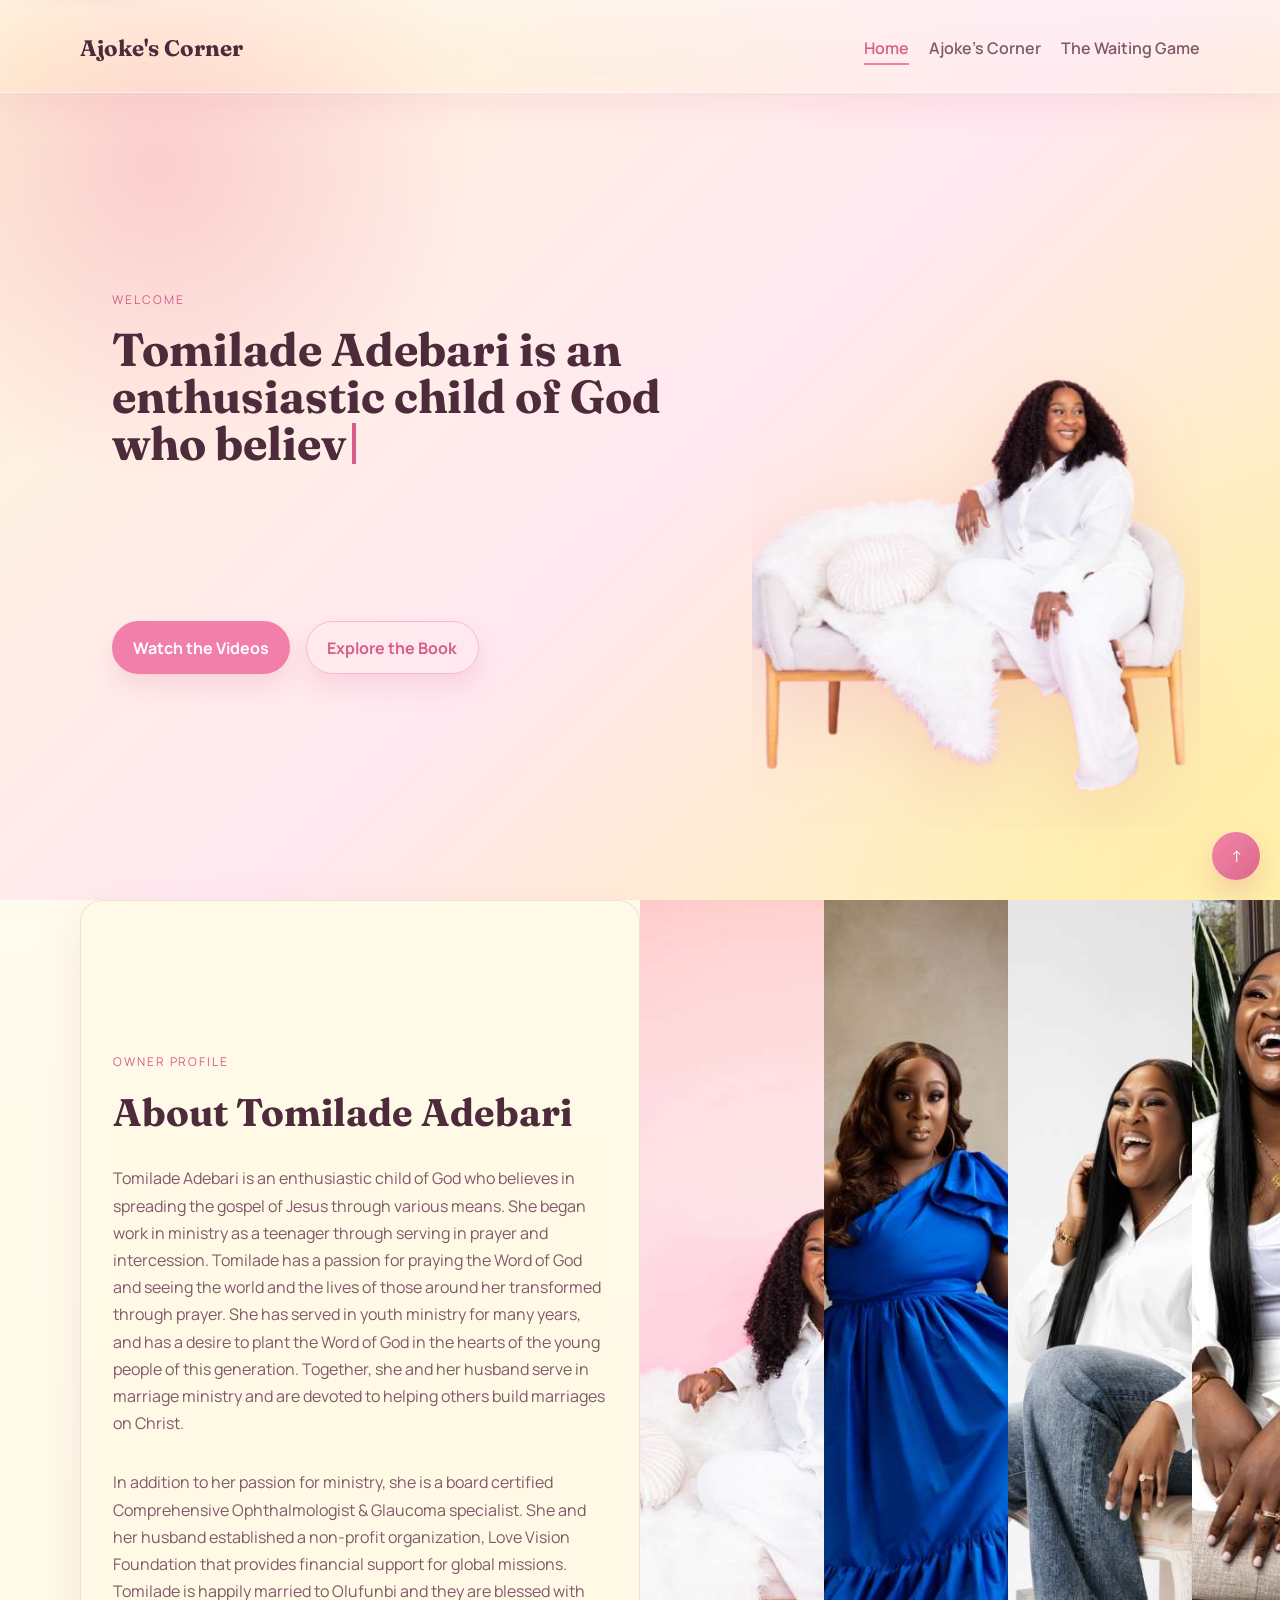
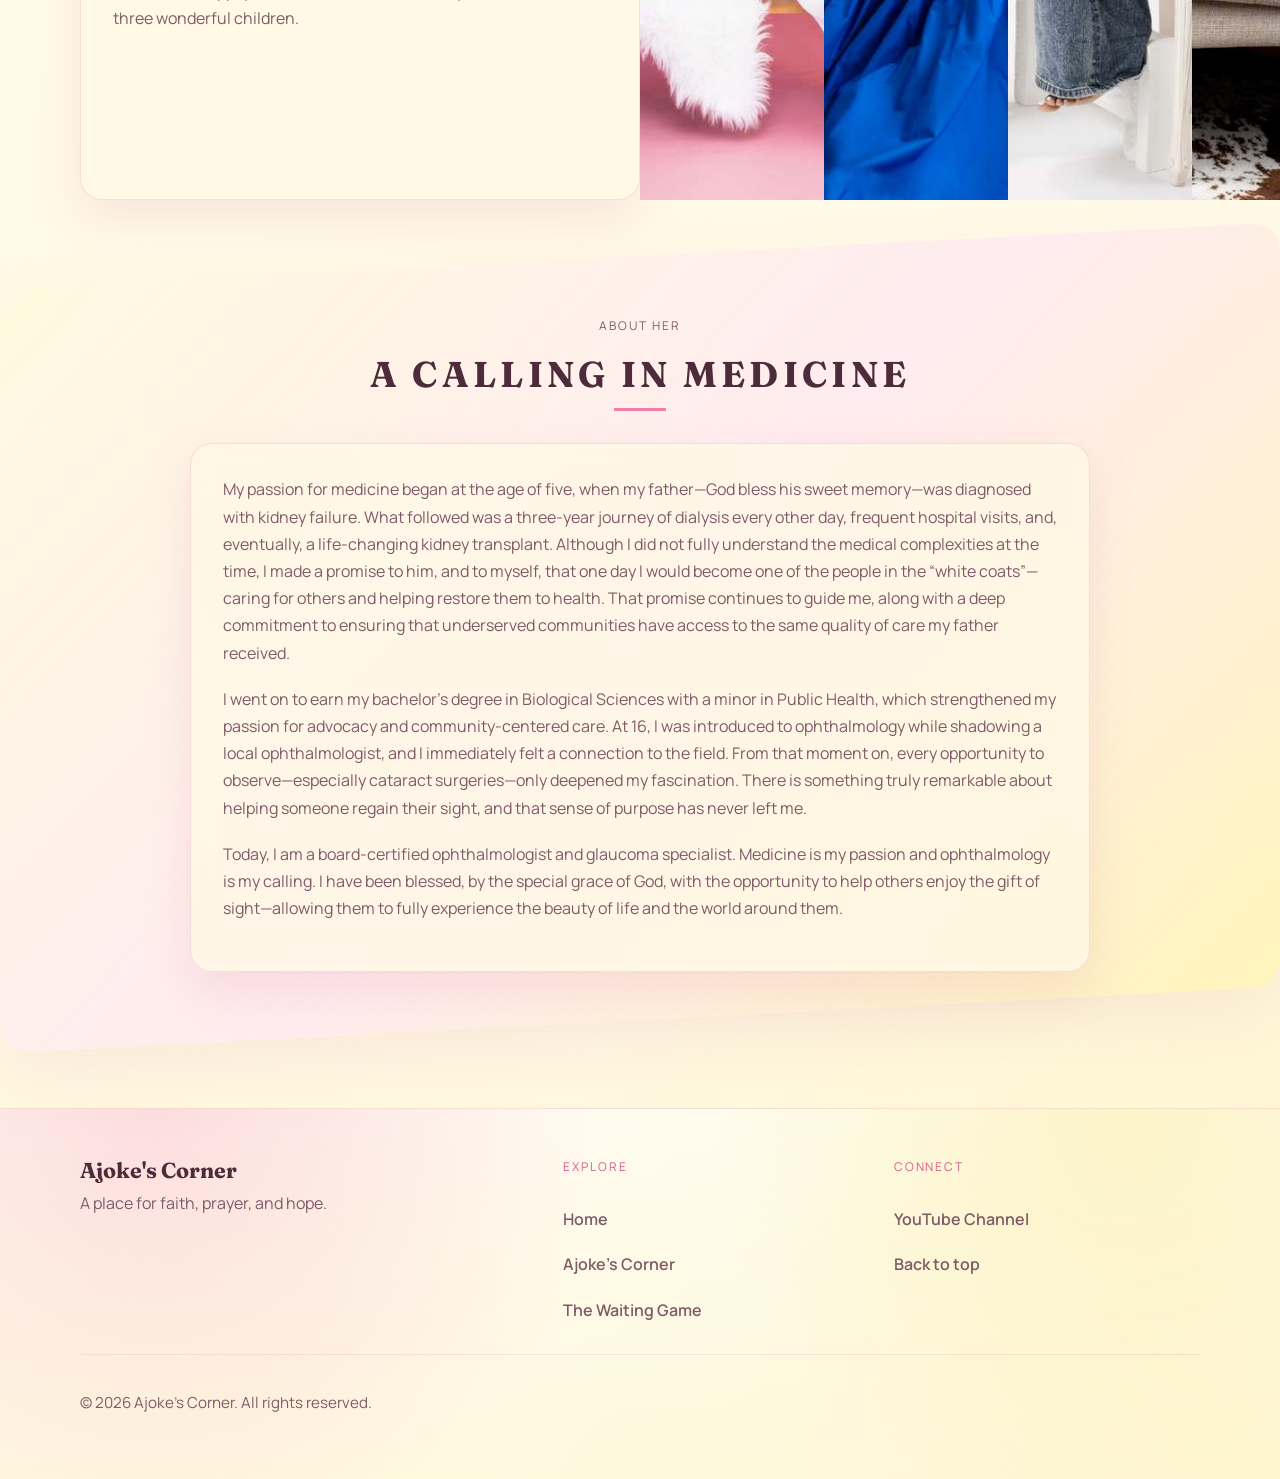
==== index.html @ 69d4b7d0 "update" ====
<!doctype html>
<html lang="en">
  <head>
    <meta charset="UTF-8" />
    <meta name="viewport" content="width=device-width, initial-scale=1.0" />
    <title>Ajoke's Corner | Home</title>
    <meta
      name="description"
      content="Ajoke's Corner is the home of Tomilade Adebari—faith, prayer, and purpose. Explore her story, ministry, and The Waiting Game book."
    />
    <meta
      name="keywords"
      content="Ajoke's Corner, Tomilade Adebari, faith, prayer, hope, ministry, ophthalmologist, The Waiting Game"
    />
    <meta name="author" content="Tomilade Adebari" />
    <meta name="theme-color" content="#f27fa9" />
    <meta property="og:title" content="Ajoke's Corner | Home" />
    <meta
      property="og:description"
      content="Faith, prayer, and purpose—discover Tomilade Adebari's story, ministry, and The Waiting Game."
    />
    <meta property="og:type" content="website" />
    <meta property="og:image" content="Assets/coverimage.jpeg" />
    <meta name="twitter:card" content="summary_large_image" />
    <meta name="twitter:title" content="Ajoke's Corner | Home" />
    <meta
      name="twitter:description"
      content="Faith, prayer, and purpose—discover Tomilade Adebari's story, ministry, and The Waiting Game."
    />
    <meta name="twitter:image" content="Assets/coverimage.jpeg" />
    <link rel="icon" href="Assets/coverimage.jpeg" type="image/jpeg" />
    <link rel="apple-touch-icon" href="Assets/coverimage.jpeg" />
    <link rel="preconnect" href="https://fonts.googleapis.com" />
    <link rel="preconnect" href="https://fonts.gstatic.com" crossorigin />
    <link
      href="https://fonts.googleapis.com/css2?family=Fraunces:wght@500;600;700&family=Manrope:wght@400;500;700&display=swap"
      rel="stylesheet"
    />
    <link rel="stylesheet" href="styles.css" />
  </head>
  <body id="top">
    <a class="skip-link" href="#main-content">Skip to content</a>
    <div class="header-reveal-zone" aria-hidden="true"></div>
    <header class="home-banner">
      <div class="site-shell home-banner-shell">
        <div class="site-header">
          <a class="brand" href="index.html">Ajoke's Corner</a>
          <nav class="site-nav" aria-label="Main navigation">
            <a class="active" href="index.html">Home</a>
            <a href="ajokes-corner.html">Ajoke's Corner</a>
            <a href="the-waiting-game.html">The Waiting Game</a>
          </nav>
        </div>

        <section class="hero hero-home hero-home-full">
          <div class="hero-copy">
            <p class="eyebrow">Welcome</p>
            <h1
              class="hero-title"
              data-text="Tomilade Adebari is an enthusiastic child of God who believes in spreading the gospel"
            ></h1>
            <p
              class="lede hero-subtitle"
              data-text="Tomilade has a passion for praying the Word of God and seeing the world and the lives of those around her transformed through prayer"
            ></p>
            <div class="hero-actions">
              <a class="button" href="ajokes-corner.html">Watch the Videos</a>
              <a class="button button-secondary" href="the-waiting-game.html"
                >Explore the Book</a
              >
            </div>
          </div>

          <aside class="hero-image-panel">
            <div class="hero-image-stack">
              <img
                src="Assets/Tomilade%20Adebari.png"
                alt="Tomilade Adebari seated on a couch"
                class="hero-portrait hero-portrait-primary"
              />
              <img
                src="Assets/Tomilade%20Adebari%202.png"
                alt="Tomilade Adebari standing and smiling"
                class="hero-portrait hero-portrait-secondary"
              />
            </div>
          </aside>
        </section>
      </div>
    </header>

    <div class="site-shell home-main-shell">
      <main id="main-content">
        <section class="content-grid home-content-full">
          <article class="info-panel">
            <p class="eyebrow">Owner Profile</p>
            <h2>About Tomilade Adebari</h2>
            <p>
              Tomilade Adebari is an enthusiastic child of God who believes in
              spreading the gospel of Jesus through various means. She began
              work in ministry as a teenager through serving in prayer and
              intercession. Tomilade has a passion for praying the Word of God
              and seeing the world and the lives of those around her transformed
              through prayer. She has served in youth ministry for many years,
              and has a desire to plant the Word of God in the hearts of the
              young people of this generation. Together, she and her husband
              serve in marriage ministry and are devoted to helping others build
              marriages on Christ.
            </p>
            <p>
              In addition to her passion for ministry, she is a board certified
              Comprehensive Ophthalmologist &amp; Glaucoma specialist. She and
              her husband established a non-profit organization, Love Vision
              Foundation that provides financial support for global missions.
              Tomilade is happily married to Olufunbi and they are blessed with
              three wonderful children.
            </p>
          </article>

          <aside
            class="section-two-image-panel"
            aria-label="Photo gallery of Tomilade Adebari"
          >
            <div class="section-two-image-gallery">
              <figure class="section-two-image-card">
                <button
                  type="button"
                  class="section-two-image-trigger"
                  data-gallery-index="0"
                  aria-label="Open gallery image 1"
                >
                  <img
                    src="WhatsApp%20Image%202026-03-21%20at%2017.32.25.jpeg"
                    alt="Tomilade Adebari seated on a couch against a pink background"
                    class="section-two-image"
                  />
                </button>
              </figure>
              <figure class="section-two-image-card">
                <button
                  type="button"
                  class="section-two-image-trigger"
                  data-gallery-index="1"
                  aria-label="Open gallery image 2"
                >
                  <img
                    src="Assets/WhatsApp%20Image%202026-03-21%20at%2017.26.50.jpeg"
                    alt="Tomilade Adebari in a royal blue gown"
                    class="section-two-image"
                  />
                </button>
              </figure>
              <figure class="section-two-image-card">
                <button
                  type="button"
                  class="section-two-image-trigger"
                  data-gallery-index="2"
                  aria-label="Open gallery image 3"
                >
                  <img
                    src="Assets/WhatsApp%20Image%202026-03-21%20at%2017.26.53.jpeg"
                    alt="Tomilade Adebari smiling while seated in a white top and jeans"
                    class="section-two-image"
                  />
                </button>
              </figure>
              <figure class="section-two-image-card">
                <button
                  type="button"
                  class="section-two-image-trigger"
                  data-gallery-index="3"
                  aria-label="Open gallery image 4"
                >
                  <img
                    src="Assets/WhatsApp%20Image%202026-03-21%20at%2017.28.36%20(3).jpeg"
                    alt="Tomilade Adebari smiling while seated on a couch in a white suit"
                    class="section-two-image"
                  />
                </button>
              </figure>
              <figure class="section-two-image-card">
                <button
                  type="button"
                  class="section-two-image-trigger"
                  data-gallery-index="4"
                  aria-label="Open gallery image 5"
                >
                  <img
                    src="Assets/WhatsApp%20Image%202026-03-21%20at%2017.28.38%20(2).jpeg"
                    alt="Tomilade Adebari seated in a patterned dress against a warm backdrop"
                    class="section-two-image"
                  />
                </button>
              </figure>
            </div>
          </aside>
        </section>

        <section class="story-section blueprint-section section-bg" id="about-story">
          <div class="section-heading section-title">
            <p class="eyebrow">About Her</p>
            <h2>A Calling in Medicine</h2>
          </div>

          <article class="story-card">
            <p>
              My passion for medicine began at the age of five, when my father&mdash;God bless
              his sweet memory&mdash;was diagnosed with kidney failure. What followed was a
              three-year journey of dialysis every other day, frequent hospital visits, and,
              eventually, a life-changing kidney transplant. Although I did not fully
              understand the medical complexities at the time, I made a promise to him, and to
              myself, that one day I would become one of the people in the &ldquo;white
              coats&rdquo;&mdash;caring for others and helping restore them to health. That promise
              continues to guide me, along with a deep commitment to ensuring that underserved
              communities have access to the same quality of care my father received.
            </p>
            <p>
              I went on to earn my bachelor&rsquo;s degree in Biological Sciences with a minor in
              Public Health, which strengthened my passion for advocacy and community-centered
              care. At 16, I was introduced to ophthalmology while shadowing a local
              ophthalmologist, and I immediately felt a connection to the field. From that
              moment on, every opportunity to observe&mdash;especially cataract
              surgeries&mdash;only deepened my fascination. There is something truly remarkable
              about helping someone regain their sight, and that sense of purpose has never
              left me.
            </p>
            <p>
              Today, I am a board-certified ophthalmologist and glaucoma specialist. Medicine
              is my passion and ophthalmology is my calling. I have been blessed, by the
              special grace of God, with the opportunity to help others enjoy the gift of
              sight&mdash;allowing them to fully experience the beauty of life and the world
              around them.
            </p>
          </article>
        </section>
      </main>
    </div>

    <footer class="site-footer" aria-labelledby="footer-heading">
      <div class="site-shell footer-shell">
        <div class="footer-grid">
          <div class="footer-brand">
            <h2 id="footer-heading" class="footer-title">Ajoke's Corner</h2>
            <p class="footer-tagline">A place for faith, prayer, and hope.</p>
          </div>

          <div class="footer-column">
            <p class="footer-heading">Explore</p>
            <a class="footer-link" href="index.html">Home</a>
            <a class="footer-link" href="ajokes-corner.html">Ajoke's Corner</a>
            <a class="footer-link" href="the-waiting-game.html">The Waiting Game</a>
          </div>

          <div class="footer-column">
            <p class="footer-heading">Connect</p>
            <a class="footer-link" href="https://www.youtube.com/" target="_blank" rel="noreferrer">YouTube Channel</a>
            <a class="footer-link" href="#top">Back to top</a>
          </div>
        </div>

        <div class="footer-bottom">
          <p class="footer-meta">© 2026 Ajoke's Corner. All rights reserved.</p>
        </div>
      </div>
    </footer>

    <div class="gallery-modal" hidden>
      <div class="gallery-modal__backdrop" data-gallery-close="true"></div>
      <div
        class="gallery-modal__dialog"
        role="dialog"
        aria-modal="true"
        aria-labelledby="gallery-modal-title"
      >
        <p class="gallery-modal__title" id="gallery-modal-title">
          Photo Gallery
        </p>
        <button
          type="button"
          class="gallery-modal__close"
          aria-label="Close gallery"
          data-gallery-close="true"
        >
          <span aria-hidden="true">&times;</span>
        </button>
        <button
          type="button"
          class="gallery-modal__nav gallery-modal__nav--prev"
          aria-label="Previous image"
        >
          <span aria-hidden="true">&#8592;</span>
        </button>
        <div class="gallery-modal__viewport">
          <img class="gallery-modal__image" src="" alt="" />
        </div>
        <button
          type="button"
          class="gallery-modal__nav gallery-modal__nav--next"
          aria-label="Next image"
        >
          <span aria-hidden="true">&#8594;</span>
        </button>
        <p class="gallery-modal__count" aria-live="polite"></p>
      </div>
    </div>
    <a class="back-to-top" href="#top" aria-label="Back to top">
      <span aria-hidden="true">&#8593;</span>
    </a>
    <script>
      const body = document.body;
      const heroTitle = document.querySelector(".hero-title");
      const heroSubtitle = document.querySelector(".hero-subtitle");
      const prefersReducedMotion = window.matchMedia(
        "(prefers-reduced-motion: reduce)",
      ).matches;
      const galleryTriggers = [
        ...document.querySelectorAll(".section-two-image-trigger"),
      ];
      const galleryModal = document.querySelector(".gallery-modal");
      const galleryModalImage = document.querySelector(".gallery-modal__image");
      const galleryModalCount = document.querySelector(".gallery-modal__count");
      const galleryCloseControls = [
        ...document.querySelectorAll("[data-gallery-close='true']"),
      ];
      const galleryPrev = document.querySelector(".gallery-modal__nav--prev");
      const galleryNext = document.querySelector(".gallery-modal__nav--next");
      let lastScrollY = window.scrollY;
      let headerHideTimer;
      let activeGalleryIndex = 0;

      const showHeader = () => {
        body.classList.add("header-visible");
        window.clearTimeout(headerHideTimer);
      };

      const hideHeader = () => {
        if (window.scrollY > 40) {
          body.classList.remove("header-visible");
        }
      };

      showHeader();

      window.addEventListener("mousemove", (event) => {
        if (event.clientY <= 90) {
          showHeader();
        }
      });

      window.addEventListener(
        "scroll",
        () => {
          const currentScrollY = window.scrollY;

          if (currentScrollY <= 40 || currentScrollY < lastScrollY) {
            showHeader();
          } else {
            body.classList.remove("header-visible");
          }

          window.clearTimeout(headerHideTimer);
          headerHideTimer = window.setTimeout(hideHeader, 1200);
          lastScrollY = currentScrollY;
        },
        { passive: true },
      );

      const galleryItems = galleryTriggers.map((trigger) => {
        const image = trigger.querySelector(".section-two-image");
        return {
          src: image?.getAttribute("src") || "",
          alt: image?.getAttribute("alt") || "",
        };
      });

      const renderGalleryImage = () => {
        const activeItem = galleryItems[activeGalleryIndex];

        if (!activeItem || !galleryModalImage || !galleryModalCount) {
          return;
        }

        galleryModalImage.src = activeItem.src;
        galleryModalImage.alt = activeItem.alt;
        galleryModalCount.textContent = `${activeGalleryIndex + 1} / ${galleryItems.length}`;
      };

      const openGallery = (index) => {
        if (!galleryModal) {
          return;
        }

        activeGalleryIndex = index;
        renderGalleryImage();
        galleryModal.hidden = false;
        body.classList.add("modal-open");
      };

      const closeGallery = () => {
        if (!galleryModal) {
          return;
        }

        galleryModal.hidden = true;
        body.classList.remove("modal-open");
      };

      const stepGallery = (direction) => {
        activeGalleryIndex =
          (activeGalleryIndex + direction + galleryItems.length) %
          galleryItems.length;
        renderGalleryImage();
      };

      galleryTriggers.forEach((trigger, index) => {
        trigger.addEventListener("click", () => {
          if (window.innerWidth <= 860) {
            openGallery(index);
          }
        });
      });

      galleryCloseControls.forEach((control) => {
        control.addEventListener("click", closeGallery);
      });

      galleryPrev?.addEventListener("click", () => stepGallery(-1));
      galleryNext?.addEventListener("click", () => stepGallery(1));

      window.addEventListener("keydown", (event) => {
        if (!galleryModal || galleryModal.hidden) {
          return;
        }

        if (event.key === "Escape") {
          closeGallery();
        }

        if (event.key === "ArrowLeft") {
          stepGallery(-1);
        }

        if (event.key === "ArrowRight") {
          stepGallery(1);
        }
      });

      const typeElement = (
        element,
        fastAfter = 18,
        slowSpeed = 70,
        fastSpeed = 38,
      ) => {
        if (!element) {
          return Promise.resolve();
        }

        const fullText = element.dataset.text || "";
        let index = 0;

        return new Promise((resolve) => {
          const type = () => {
            element.textContent = fullText.slice(0, index);
            index += 1;

            if (index <= fullText.length) {
              window.setTimeout(
                type,
                index < fastAfter ? slowSpeed : fastSpeed,
              );
            } else {
              element.classList.add("typing-complete");
              resolve();
            }
          };

          type();
        });
      };

      if (heroTitle || heroSubtitle) {
        if (prefersReducedMotion) {
          if (heroTitle) {
            heroTitle.textContent = heroTitle.dataset.text || "";
            heroTitle.classList.add("typing-complete");
          }

          if (heroSubtitle) {
            heroSubtitle.textContent = heroSubtitle.dataset.text || "";
            heroSubtitle.classList.add("typing-complete");
          }
        } else {
          window.setTimeout(async () => {
            await typeElement(heroTitle, 18, 70, 38);
            await typeElement(heroSubtitle, 20, 40, 24);
          }, 250);
        }
      }
    </script>
  </body>
</html>
---- styles.css ----
:root {
  --bg: #fff9df;
  --surface: rgba(255, 248, 232, 0.84);
  --surface-strong: #fffdf2;
  --text: #4d2b3a;
  --muted: #7f5b68;
  --accent: #f27fa9;
  --accent-dark: #d85d89;
  --line: rgba(216, 93, 137, 0.18);
  --shadow: 0 20px 60px rgba(204, 120, 154, 0.16);
  --header-offset: 8.5rem;
}

* {
  box-sizing: border-box;
}

html {
  scroll-behavior: smooth;
  overflow-x: hidden;
}

body {
  margin: 0;
  font-family: "Manrope", sans-serif;
  color: var(--text);
  background:
    radial-gradient(
      circle at top left,
      rgba(242, 127, 169, 0.2),
      transparent 28%
    ),
    radial-gradient(
      circle at bottom right,
      rgba(251, 234, 154, 0.34),
      transparent 24%
    ),
    linear-gradient(180deg, #fffdf3 0%, var(--bg) 100%);
  min-height: 100vh;
  overflow-x: hidden;
}

body.modal-open {
  overflow: hidden;
}

a {
  color: inherit;
  text-decoration: none;
}

a:focus-visible,
button:focus-visible {
  outline: 3px solid var(--accent-dark);
  outline-offset: 4px;
}

.skip-link {
  position: fixed;
  top: 1rem;
  left: 1rem;
  z-index: 120;
  padding: 0.8rem 1rem;
  background: #fff7fb;
  color: var(--accent-dark);
  border-radius: 999px;
  box-shadow: 0 12px 24px rgba(216, 93, 137, 0.18);
  transform: translateY(-180%);
  transition: transform 0.2s ease;
}

.skip-link:focus {
  transform: translateY(0);
}

.header-reveal-zone {
  position: fixed;
  inset: 0 0 auto 0;
  height: 28px;
  z-index: 55;
}

.site-shell {
  width: min(1120px, calc(100% - 2rem));
  margin: 0 auto;
  padding: 0 0 3rem;
}

.home-main-shell {
  padding-bottom: 0;
}

.site-shell main {
  padding-top: 1.5rem;
}

.site-shell > main#main-content {
  padding-top: 0;
}

.home-banner-shell {
  padding-top: var(--header-offset);
}

.home-banner {
  width: 100%;
  min-height: 100vh;
  background:
    radial-gradient(
      circle at 12% 18%,
      rgba(242, 127, 169, 0.32),
      transparent 24%
    ),
    radial-gradient(
      circle at 88% 82%,
      rgba(251, 234, 154, 0.42),
      transparent 28%
    ),
    linear-gradient(135deg, #fff7d8 0%, #ffe8f1 52%, #fff2aa 100%);
}

.home-banner-shell {
  min-height: 100vh;
  display: flex;
  flex-direction: column;
}

.site-header {
  display: flex;
  justify-content: space-between;
  align-items: center;
  gap: 1rem;
  position: fixed;
  top: 0;
  left: 0;
  z-index: 50;
  width: 100vw;
  margin-left: calc(50% - 50vw);
  margin-right: calc(50% - 50vw);
  padding: calc(1.35rem + 12.5px)
    max(1rem, calc((100vw - min(1120px, calc(100% - 2rem))) / 2))
    calc(1.1rem + 12.5px);
  margin-bottom: 2rem;
  background: linear-gradient(
    180deg,
    rgba(255, 255, 255, 0.34),
    rgba(255, 248, 226, 0.22)
  );
  backdrop-filter: blur(22px) saturate(165%);
  -webkit-backdrop-filter: blur(22px) saturate(165%);
  border-bottom: 1px solid rgba(255, 255, 255, 0.38);
  box-shadow: 0 12px 30px rgba(216, 93, 137, 0.1);
  transform: translateY(calc(-100% - 1rem));
  opacity: 0;
  pointer-events: none;
  transition:
    transform 0.3s ease,
    opacity 0.3s ease;
}

body.header-visible .site-header,
.header-reveal-zone:hover ~ .home-banner .site-header,
.header-reveal-zone:hover ~ .site-shell .site-header {
  transform: translateY(0);
  opacity: 1;
  pointer-events: auto;
}

.site-shell > .site-header + main {
  padding-top: var(--header-offset);
}

.brand {
  font-family: "Fraunces", serif;
  font-size: 1.4rem;
  font-weight: 700;
}

.site-nav {
  display: flex;
  flex-wrap: wrap;
  gap: 1.25rem;
}

.site-nav a {
  padding: 0;
  border: 0;
  background: transparent;
  color: var(--muted);
  font-weight: 600;
  position: relative;
  transition:
    color 0.2s ease,
    transform 0.2s ease;
}

.site-nav a:hover,
.site-nav a.active {
  color: var(--accent-dark);
}

.site-nav a::after {
  content: "";
  position: absolute;
  left: 0;
  bottom: -0.35rem;
  width: 100%;
  height: 2px;
  background: var(--accent);
  transform: scaleX(0);
  transform-origin: left;
  transition: transform 0.2s ease;
}

.site-nav a:hover {
  transform: translateY(-1px);
}

.site-nav a:hover::after,
.site-nav a.active::after {
  transform: scaleX(1);
}

.hero,
.content-grid,
.video-section,
.purchase-grid {
  margin-top: 1.5rem;
}

.blueprint-section {
  position: relative;
  padding: 3.75rem 0;
  margin-top: 2rem;
}

.blueprint-section.section-bg {
  padding: 4.5rem 0;
}

.blueprint-section.section-bg::before {
  content: "";
  position: absolute;
  left: 50%;
  top: 1.5rem;
  bottom: 1.5rem;
  width: 100vw;
  transform: translateX(-50%) skewY(-3deg);
  background: linear-gradient(
    135deg,
    rgba(255, 249, 223, 0.92),
    rgba(255, 232, 241, 0.82),
    rgba(255, 243, 170, 0.62)
  );
  border-radius: 28px;
  box-shadow: 0 26px 70px rgba(204, 120, 154, 0.12);
  z-index: 0;
}

.blueprint-section.section-bg > * {
  position: relative;
  z-index: 1;
}

.hero {
  display: grid;
  grid-template-columns: 1.3fr 0.9fr;
  gap: 1.5rem;
  align-items: stretch;
}

.hero-home-full {
  flex: 1;
  min-height: 0;
  margin-top: 0;
  padding-bottom: 1.5rem;
}

.hero-copy {
  background: transparent;
  backdrop-filter: none;
  border: 0;
  border-radius: 0;
  min-height: 420px;
  display: flex;
  flex-direction: column;
  justify-content: center;
  padding: 2rem;
  box-shadow: none;
}

.profile-card,
.book-card,
.info-panel,
.video-card,
.purchase-card,
.story-card {
  background: var(--surface);
  backdrop-filter: blur(12px) saturate(165%);
  -webkit-backdrop-filter: blur(12px) saturate(165%);
  border: 1px solid var(--line);
  border-radius: 22px;
  padding: 2rem;
  box-shadow: 0 18px 46px rgba(204, 120, 154, 0.16);
}

.hero-home .hero-copy {
  background: transparent;
  border: 0;
  border-radius: 0;
  box-shadow: none;
  backdrop-filter: none;
}

.hero-home-full .hero-copy,
.hero-home-full .hero-image-panel {
  min-height: 100%;
}

.hero-image-panel {
  display: flex;
  align-items: end;
  justify-content: center;
  overflow: hidden;
  padding: 0;
  background: transparent;
  border: 0;
  border-radius: 0;
  box-shadow: none;
}

.hero-image-stack {
  position: relative;
  width: min(100%, 538px);
  max-height: 90vh;
}

.hero-portrait {
  display: block;
  width: 100%;
  max-height: 90vh;
  object-fit: contain;
  object-position: center bottom;
  filter: drop-shadow(0 22px 40px rgba(216, 93, 137, 0.18));
  transform: translateY(0);
  transform-origin: center bottom;
  transition:
    transform 0.45s ease,
    filter 0.45s ease,
    opacity 0.45s ease;
  animation: hero-float 4.8s ease-in-out infinite;
}

.hero-portrait-secondary {
  position: absolute;
  inset: 0;
  opacity: 0;
}

.hero-image-panel:hover .hero-portrait-primary {
  opacity: 0;
  transform: translateY(-8px) scale(1.02);
}

.hero-image-panel:hover .hero-portrait-secondary {
  opacity: 1;
  transform: translateY(-8px) scale(1.02);
  filter: drop-shadow(0 30px 48px rgba(216, 93, 137, 0.24));
}

@keyframes hero-float {
  0%,
  100% {
    transform: translateY(0);
  }

  50% {
    transform: translateY(-10px);
  }
}

@keyframes caret-blink {
  0%,
  45% {
    opacity: 1;
  }

  46%,
  100% {
    opacity: 0;
  }
}

@keyframes hero-button-float {
  0%,
  100% {
    transform: translateY(0);
  }

  50% {
    transform: translateY(-6px);
  }
}

@keyframes section-two-image-drift {
  0%,
  100% {
    transform: scale(1.02) translateX(0) translateY(0);
  }

  50% {
    transform: scale(1.05) translateX(6px) translateY(-6px);
  }
}

.hero-videos {
  position: relative;
  isolation: isolate;
  overflow: hidden;
  padding-top: 100px;
}

.hero-videos::before {
  content: "";
  position: absolute;
  inset: -30% -10% -20%;
  background: url("Assets/WhatsApp%20Image%202026-03-21%20at%2017.28.38%20(2).jpeg")
    center/cover no-repeat;
  opacity: 0.18;
  filter: saturate(0.9);
  z-index: 0;
}

.hero-videos::after {
  content: "";
  position: absolute;
  inset: 0;
  background: linear-gradient(
    135deg,
    rgba(255, 250, 228, 0.88),
    rgba(255, 236, 244, 0.78),
    rgba(255, 242, 186, 0.7)
  );
  z-index: 1;
}

.hero-videos > * {
  position: relative;
  z-index: 2;
}

.hero-videos .hero-copy {
  background:
    linear-gradient(
      135deg,
      rgba(255, 250, 228, 0.97),
      rgba(255, 230, 239, 0.9)
    ),
    var(--surface);
}
.hero-book {
  padding-top: 100px;
}
.hero-book .hero-copy {
  background: transparent;
}

.eyebrow,
.card-label {
  text-transform: uppercase;
  letter-spacing: 0.16em;
  font-size: 0.75rem;
  color: var(--accent-dark);
  margin: 0 0 1rem;
}

h1,
h2,
h3 {
  font-family: "Fraunces", serif;
  margin-top: 0;
}

h1 {
  font-size: clamp(2.6rem, 6vw, 4.8rem);
  line-height: 0.96;
  margin-bottom: 1rem;
}

.hero-home h1 {
  position: relative;
  z-index: 2;
  font-size: clamp(1.56rem, 3.6vw, 2.88rem);
  line-height: 1.02;
  max-width: 20ch;
  margin-right: -12%;
  min-height: 3.2em;
}

.hero-title::after {
  content: "";
  display: inline-block;
  width: 0.08em;
  height: 0.9em;
  margin-left: 0.14em;
  vertical-align: -0.08em;
  background: var(--accent-dark);
  animation: caret-blink 0.8s step-end infinite;
}

.hero-title.typing-complete::after {
  animation-duration: 1.2s;
}

.hero-subtitle {
  min-height: 5.2em;
}

.hero-subtitle::after {
  content: "";
  display: inline-block;
  width: 0.08em;
  height: 1em;
  margin-left: 0.14em;
  vertical-align: -0.08em;
  background: var(--accent-dark);
  opacity: 0;
}

.hero-subtitle.typing-complete::after {
  opacity: 1;
  animation: caret-blink 1s step-end infinite;
}

h2 {
  font-size: clamp(1.6rem, 3vw, 2.4rem);
  margin-bottom: 0.85rem;
}

.lede,
p,
li {
  line-height: 1.7;
  color: var(--muted);
}

.hero-actions {
  display: flex;
  flex-wrap: wrap;
  gap: 1rem;
  margin-top: 1rem;
}

.hero-home .hero-actions .button {
  animation: hero-button-float 3.8s ease-in-out infinite;
  transition:
    transform 0.25s ease,
    box-shadow 0.25s ease,
    background-color 0.25s ease,
    color 0.25s ease,
    border-color 0.25s ease;
  box-shadow: 0 12px 24px rgba(216, 93, 137, 0.16);
}

.hero-home .hero-actions .button:nth-child(2) {
  animation-delay: 0.35s;
}

.hero-home .hero-actions .button:hover {
  transform: translateY(-6px) scale(1.03);
  box-shadow: 0 20px 34px rgba(216, 93, 137, 0.22);
}

.hero-home .hero-actions .button.button-secondary:hover {
  background: rgba(255, 255, 255, 0.7);
  border-color: rgba(216, 93, 137, 0.48);
}

.button {
  display: inline-flex;
  justify-content: center;
  align-items: center;
  width: fit-content;
  padding: 0.9rem 1.3rem;
  border-radius: 999px;
  background: var(--accent);
  color: #fff;
  font-weight: 700;
}

.button-secondary {
  background: transparent;
  color: var(--accent-dark);
  border: 1px solid rgba(216, 93, 137, 0.32);
}

.detail-list {
  padding-left: 1.2rem;
  margin: 1rem 0 0;
}

.content-grid,
.purchase-grid {
  display: grid;
  grid-template-columns: repeat(2, minmax(0, 1fr));
  gap: 1.5rem;
}

.home-content-full {
  min-height: 100vh;
  align-items: stretch;
  margin-top: 0;
  gap: 0;
  padding-top: 0;
  padding-bottom: 0;
}

.story-section .story-card {
  max-width: 900px;
  margin: 0 auto;
}

.story-card p {
  margin-top: 0;
}

.story-card p + p {
  margin-top: 1.2rem;
}

.home-content-full .info-panel {
  display: flex;
  flex-direction: column;
  justify-content: center;
}

.section-two-image-panel {
  height: 100vh;
  margin-right: calc(50% - 50vw);
  margin-top: 0;
  margin-bottom: 0;
  padding: 0;
  overflow: hidden;
  align-self: stretch;
}

.section-two-image-gallery {
  display: flex;
  width: 100%;
  height: 100%;
}

.section-two-image-card {
  flex: 1 1 0;
  margin: 0;
  overflow: hidden;
  transition: flex 0.45s ease;
}

.section-two-image-trigger {
  display: block;
  width: 100%;
  height: 100%;
  padding: 0;
  border: 0;
  background: transparent;
  cursor: pointer;
}

.section-two-image-gallery:hover .section-two-image-card {
  flex: 0.85 1 0;
}

.section-two-image-gallery .section-two-image-card:hover {
  flex: 1.35 1 0;
}

.section-two-image {
  display: block;
  width: 100%;
  height: 100vh;
  object-fit: cover;
  object-position: center center;
  transform: scale(1.02);
  animation: section-two-image-drift 7s ease-in-out infinite;
}

.section-two-image-card:nth-child(2) .section-two-image {
  animation-delay: 0.6s;
}

.section-two-image-card:nth-child(3) .section-two-image {
  animation-delay: 1.2s;
}

.section-two-image-card:nth-child(4) .section-two-image {
  animation-delay: 1.8s;
}

.section-two-image-card:nth-child(5) .section-two-image {
  animation-delay: 2.4s;
}

.section-heading {
  margin-bottom: 1.25rem;
}

.section-title {
  max-width: 720px;
  margin-bottom: 2rem;
}

.section-title h2 {
  text-transform: uppercase;
  letter-spacing: 0.12em;
  font-size: clamp(1.4rem, 2.8vw, 2.25rem);
}

.section-title h2::after {
  content: "";
  display: block;
  width: 52px;
  height: 3px;
  background: var(--accent);
  margin-top: 0.75rem;
}

.section-title p {
  margin-top: 0.75rem;
  color: var(--muted);
}

.story-section .section-title {
  text-align: center;
  margin-left: auto;
  margin-right: auto;
}

.story-section .section-title h2::after {
  margin-left: auto;
  margin-right: auto;
}

.video-grid {
  display: grid;
  grid-template-columns: repeat(3, minmax(0, 1fr));
  gap: 1.5rem;
}

.video-thumb {
  min-height: 180px;
  display: grid;
  place-items: center;
  margin-bottom: 1rem;
  border-radius: 20px;
  background: linear-gradient(
    135deg,
    rgba(242, 127, 169, 0.2),
    rgba(255, 243, 170, 0.84)
  );
  font-family: "Fraunces", serif;
  font-size: 1.4rem;
  color: var(--accent-dark);
}

.video-card a {
  color: var(--accent-dark);
  font-weight: 700;
}

.paypal-placeholder {
  display: grid;
  place-items: center;
  min-height: 120px;
  border: 2px dashed rgba(216, 93, 137, 0.42);
  border-radius: 18px;
  color: var(--accent-dark);
  background: rgba(255, 255, 255, 0.55);
  font-weight: 700;
}

.back-to-top {
  position: fixed;
  right: 1.25rem;
  bottom: 1.25rem;
  z-index: 70;
  width: 3rem;
  height: 3rem;
  display: inline-flex;
  align-items: center;
  justify-content: center;
  border-radius: 999px;
  background: linear-gradient(
    135deg,
    rgba(242, 127, 169, 0.95),
    rgba(216, 93, 137, 0.92)
  );
  color: #fff;
  box-shadow: 0 14px 28px rgba(216, 93, 137, 0.24);
  transition:
    transform 0.2s ease,
    box-shadow 0.2s ease;
}

.back-to-top:hover {
  transform: translateY(-4px);
  box-shadow: 0 18px 34px rgba(216, 93, 137, 0.3);
}

.gallery-modal[hidden] {
  display: none;
}

.gallery-modal {
  position: fixed;
  inset: 0;
  z-index: 130;
}

.gallery-modal__backdrop {
  position: absolute;
  inset: 0;
  background: rgba(52, 28, 38, 0.72);
  backdrop-filter: blur(8px);
}

.gallery-modal__dialog {
  position: relative;
  z-index: 1;
  width: min(92vw, 720px);
  margin: 5vh auto;
  padding: 1rem 1rem 1.25rem;
  border-radius: 28px;
  background: linear-gradient(
    180deg,
    rgba(255, 250, 244, 0.96),
    rgba(255, 244, 230, 0.92)
  );
  box-shadow: 0 24px 60px rgba(52, 28, 38, 0.28);
}

.gallery-modal__title {
  margin: 0 0 0.75rem;
  font-family: "Fraunces", serif;
  font-size: 1.2rem;
  color: var(--text);
}

.gallery-modal__close,
.gallery-modal__nav {
  position: absolute;
  border: 0;
  border-radius: 999px;
  background: rgba(255, 255, 255, 0.88);
  color: var(--accent-dark);
  cursor: pointer;
  box-shadow: 0 10px 24px rgba(216, 93, 137, 0.15);
}

.gallery-modal__close {
  top: 0.9rem;
  right: 0.9rem;
  width: 2.5rem;
  height: 2.5rem;
  font-size: 1.5rem;
}

.gallery-modal__nav {
  top: 50%;
  width: 2.75rem;
  height: 2.75rem;
  transform: translateY(-50%);
  font-size: 1.2rem;
}

.gallery-modal__nav--prev {
  left: 0.9rem;
}

.gallery-modal__nav--next {
  right: 0.9rem;
}

.gallery-modal__viewport {
  overflow: auto;
  max-height: 72vh;
  border-radius: 22px;
}

.gallery-modal__image {
  display: block;
  width: 100%;
  height: auto;
  border-radius: 22px;
}

.gallery-modal__count {
  margin: 0.85rem 0 0;
  text-align: center;
  font-weight: 700;
  color: var(--accent-dark);
}

.sr-only {
  position: absolute;
  width: 1px;
  height: 1px;
  padding: 0;
  margin: -1px;
  overflow: hidden;
  clip: rect(0, 0, 0, 0);
  border: 0;
  white-space: nowrap;
}

.site-footer {
  margin-top: 4rem;
  padding: 3rem 0;
  border-top: 1px solid var(--line);
  background:
    radial-gradient(
      circle at 12% 0%,
      rgba(242, 127, 169, 0.24),
      transparent 38%
    ),
    radial-gradient(
      circle at 88% 0%,
      rgba(251, 234, 154, 0.42),
      transparent 35%
    ),
    linear-gradient(180deg, rgba(255, 255, 255, 0.5), rgba(255, 248, 226, 0.32));
}

.footer-shell {
  padding-bottom: 0;
}

.footer-grid {
  display: grid;
  grid-template-columns: 1.2fr 0.8fr 0.8fr;
  gap: 1.5rem;
  align-items: start;
}
.footer-column {
  display: flex;
  flex-direction: column;
  gap: 0.75rem;
}

.footer-title {
  font-family: "Fraunces", serif;
  margin: 0 0 0.4rem;
  font-size: 1.35rem;
  color: var(--text);
}

.footer-tagline {
  margin: 0;
  color: var(--muted);
  line-height: 1.7;
}

.footer-heading {
  text-transform: uppercase;
  letter-spacing: 0.16em;
  font-size: 0.75rem;
  color: var(--accent-dark);
  margin: 0 0 0.85rem;
}

.footer-link {
  display: inline-flex;
  padding: 0.35rem 0;
  color: var(--muted);
  font-weight: 600;
  transition:
    color 0.2s ease,
    transform 0.2s ease;
}

.footer-link:hover {
  color: var(--accent-dark);
  transform: translateY(-1px);
}

.footer-bottom {
  margin-top: 1.75rem;
  padding-top: 1.25rem;
  border-top: 1px solid rgba(216, 93, 137, 0.14);
  display: flex;
  align-items: center;
  justify-content: space-between;
  gap: 1rem;
  flex-wrap: wrap;
  color: var(--muted);
  font-size: 0.95rem;
}

.reveal {
  opacity: 0;
  transform: translateY(14px);
  transition:
    opacity 0.7s ease,
    transform 0.7s cubic-bezier(0.2, 0.7, 0.2, 1);
}

.reveal.is-visible {
  opacity: 1;
  transform: none;
}

.tilt {
  --rx: 0deg;
  --ry: 0deg;
  --tz: 10px;
  transform: perspective(900px) rotateX(var(--rx)) rotateY(var(--ry))
    translateZ(var(--tz));
  transition:
    transform 0.22s ease,
    box-shadow 0.22s ease,
    border-color 0.22s ease;
  will-change: transform;
}

.tilt:focus-visible {
  outline: 3px solid var(--accent-dark);
  outline-offset: 4px;
  border-radius: 22px;
}

.video-card,
.purchase-card {
  transition:
    transform 0.22s ease,
    box-shadow 0.22s ease,
    border-color 0.22s ease;
}

.video-card:hover,
.purchase-card:hover {
  transform: translateY(-6px);
  border-color: rgba(216, 93, 137, 0.38);
  box-shadow: 0 26px 70px rgba(204, 120, 154, 0.18);
}

/* Ajoke's Corner (videos) hero enhancements */
.hero-visual {
  position: relative;
  display: flex;
  align-items: center;
  justify-content: center;
  padding: 1.25rem 0;
}

.hero-orb {
  position: absolute;
  border-radius: 999px;
  pointer-events: none;
  opacity: 0.9;
  filter: blur(0.2px);
  background: radial-gradient(
    circle at top left,
    rgba(242, 127, 169, 0.42),
    rgba(251, 234, 154, 0.18) 55%,
    transparent 70%
  );
  animation: orb-float 6s ease-in-out infinite;
}

.orb-1 {
  width: 150px;
  height: 150px;
  top: 12%;
  left: -10%;
  animation-delay: 0.1s;
}

.orb-2 {
  width: 95px;
  height: 95px;
  top: 45%;
  right: -8%;
  animation-delay: 0.35s;
}

.orb-3 {
  width: 130px;
  height: 130px;
  bottom: -12%;
  left: 12%;
  animation-delay: 0.7s;
}

@keyframes orb-float {
  0%,
  100% {
    transform: translateY(0);
  }

  50% {
    transform: translateY(-18px);
  }
}

.hero-widget {
  width: min(380px, 100%);
  padding: 1.35rem 1.3rem;
  border-radius: 26px;
  background: linear-gradient(
    180deg,
    rgba(255, 250, 244, 0.96),
    rgba(255, 244, 230, 0.9)
  );
  border: 1px solid rgba(216, 93, 137, 0.2);
  box-shadow: 0 28px 80px rgba(204, 120, 154, 0.18);
  backdrop-filter: blur(12px) saturate(165%);
  -webkit-backdrop-filter: blur(12px) saturate(165%);
  animation: widget-float 5.4s ease-in-out infinite;
}

@keyframes widget-float {
  0%,
  100% {
    transform: translateY(0);
  }

  50% {
    transform: translateY(-10px);
  }
}

.hero-chips {
  display: flex;
  flex-wrap: wrap;
  gap: 0.6rem;
  margin-top: 1.25rem;
}

.chip {
  display: inline-flex;
  align-items: center;
  padding: 0.55rem 0.85rem;
  border-radius: 999px;
  border: 1px solid rgba(216, 93, 137, 0.24);
  background: rgba(255, 255, 255, 0.55);
  color: var(--accent-dark);
  font-weight: 800;
  font-size: 0.9rem;
}

.widget-kicker {
  text-transform: uppercase;
  letter-spacing: 0.16em;
  font-size: 0.75rem;
  color: var(--accent-dark);
  margin: 0 0 0.75rem;
  font-weight: 800;
}

.widget-title {
  margin: 0 0 0.6rem;
  font-size: 1.55rem;
  line-height: 1.05;
}

.widget-text {
  margin: 0 0 1rem;
}

/* Theme tabs section */
.theme-section {
  margin-top: 2.2rem;
}

.theme-tabs {
  display: flex;
  gap: 0.75rem;
  flex-wrap: wrap;
  margin-bottom: 1.2rem;
}

.theme-tab {
  appearance: none;
  border: 1px solid rgba(216, 93, 137, 0.22);
  background: rgba(255, 255, 255, 0.6);
  color: var(--muted);
  padding: 0.7rem 1.05rem;
  border-radius: 999px;
  cursor: pointer;
  font-weight: 850;
  transition:
    transform 0.2s ease,
    background-color 0.2s ease,
    border-color 0.2s ease,
    color 0.2s ease,
    box-shadow 0.2s ease;
}

.theme-tab:hover {
  transform: translateY(-2px);
  border-color: rgba(216, 93, 137, 0.34);
}

.theme-tab.is-active {
  background: linear-gradient(
    135deg,
    rgba(242, 127, 169, 0.95),
    rgba(216, 93, 137, 0.88)
  );
  border-color: transparent;
  color: #fff;
  box-shadow: 0 18px 40px rgba(216, 93, 137, 0.22);
}

.theme-card-grid {
  display: grid;
  grid-template-columns: repeat(2, minmax(0, 1fr));
  gap: 1rem;
}

.theme-card {
  border-radius: 22px;
  padding: 1.2rem 1.2rem;
  background: var(--surface);
  border: 1px solid var(--line);
  transition:
    transform 0.22s ease,
    box-shadow 0.22s ease,
    border-color 0.22s ease;
}

.theme-card:hover {
  transform: translateY(-6px);
  border-color: rgba(216, 93, 137, 0.38);
  box-shadow: 0 26px 70px rgba(204, 120, 154, 0.18);
}

.theme-card h3 {
  margin: 0 0 0.5rem;
}

/* Book page hero: book image beside copy */
.hero-book {
  position: relative;
  overflow: hidden;
  grid-template-columns: 1.05fr 0.55fr 0.9fr;
}

.book-hero-art {
  display: grid;
  place-items: center;
  padding: 0.75rem 0;
}

.book-hero-art__img {
  width: min(240px, 100%);
  height: auto;
  border-radius: 18px;
  filter: drop-shadow(0 26px 50px rgba(204, 120, 154, 0.22));
  animation: book-bob 5.8s ease-in-out infinite;
}

@keyframes book-bob {
  0%,
  100% {
    transform: translateY(0) rotate(-1deg);
  }

  50% {
    transform: translateY(-14px) rotate(1.5deg);
  }
}

/* Region switcher + accordion */
.region-switch {
  grid-column: 1 / -1;
  display: flex;
  gap: 0.75rem;
  flex-wrap: wrap;
  margin: 0 0 1rem;
}

.region-btn {
  appearance: none;
  border: 1px solid rgba(216, 93, 137, 0.22);
  background: rgba(255, 255, 255, 0.6);
  color: var(--muted);
  padding: 0.75rem 1rem;
  border-radius: 999px;
  cursor: pointer;
  font-weight: 850;
  transition:
    transform 0.2s ease,
    background-color 0.2s ease,
    border-color 0.2s ease,
    color 0.2s ease,
    box-shadow 0.2s ease;
}

.region-btn:hover {
  transform: translateY(-2px);
  border-color: rgba(216, 93, 137, 0.34);
}

.region-btn.is-active {
  background: linear-gradient(
    135deg,
    rgba(242, 127, 169, 0.95),
    rgba(216, 93, 137, 0.88)
  );
  border-color: transparent;
  color: #fff;
  box-shadow: 0 18px 40px rgba(216, 93, 137, 0.22);
}

.accordion {
  display: flex;
  flex-direction: column;
  gap: 0.85rem;
  margin-top: 1.1rem;
}

.accordion-item {
  border-radius: 22px;
  border: 1px solid var(--line);
  background: var(--surface);
  overflow: hidden;
}

.accordion-button {
  width: 100%;
  appearance: none;
  border: 0;
  background: transparent;
  cursor: pointer;
  text-align: left;
  padding: 1.05rem 1.2rem;
  font-weight: 900;
  color: var(--text);
  display: flex;
  align-items: center;
  justify-content: space-between;
  gap: 1rem;
}

.accordion-button::after {
  content: "+";
  color: var(--accent-dark);
  font-weight: 900;
  font-size: 1.15rem;
}

.accordion-button[aria-expanded="true"]::after {
  content: "–";
}

.accordion-panel {
  padding: 0 1.2rem 1.15rem;
  color: var(--muted);
}

@media (max-width: 860px) {
  .site-header,
  .hero,
  .content-grid,
  .purchase-grid,
  .video-grid {
    grid-template-columns: 1fr;
    display: grid;
  }

  .blueprint-section {
    padding: 3rem 0;
  }

  .blueprint-section.section-bg {
    padding: 3.5rem 0;
  }

  .blueprint-section.section-bg::before {
    top: 1rem;
    bottom: 1rem;
    transform: translateX(-50%) skewY(-2deg);
  }

  .site-header {
    justify-content: start;
    width: calc(100vw - 0px);
    padding: calc(1rem + 12.5px) 1rem;
  }

  .site-nav {
    margin-top: 0.25rem;
  }

  .hero-copy {
    min-height: auto;
  }

  .hero-home h1 {
    max-width: none;
    margin-right: 0;
    min-height: auto;
  }

  .section-two-image-panel {
    height: 70vh;
    margin-right: 0;
  }

  .section-two-image-gallery {
    flex-direction: column;
  }

  .section-two-image-card,
  .section-two-image-gallery:hover .section-two-image-card,
  .section-two-image-gallery .section-two-image-card:hover {
    flex: 1 1 0;
  }

  .section-two-image {
    height: 70vh;
  }

  .gallery-modal__dialog {
    width: min(94vw, 560px);
    margin: 4vh auto;
    padding-inline: 0.85rem;
  }

  .gallery-modal__viewport {
    max-height: 68vh;
  }

  .home-banner,
  .home-banner-shell {
    min-height: auto;
  }

  .hero-home-full {
    padding-bottom: 0;
  }

  .footer-grid {
    grid-template-columns: 1fr;
    gap: 1rem;
  }

  .footer-bottom {
    justify-content: flex-start;
  }

  .theme-card-grid {
    grid-template-columns: 1fr;
  }

  .book-hero-art__img {
    width: min(220px, 92%);
    animation-duration: 6.4s;
  }
}

@media (max-width: 560px) {
  .site-shell {
    width: min(100% - 1rem, 1120px);
  }

  .hero-copy,
  .profile-card,
  .book-card,
  .info-panel,
  .video-card,
  .purchase-card,
  .story-card {
    padding: 1.4rem;
    border-radius: 22px;
  }

  h1 {
    line-height: 1.02;
  }

  .button {
    width: 100%;
  }
}

@media (prefers-reduced-motion: reduce) {
  html {
    scroll-behavior: auto;
  }

  *,
  *::before,
  *::after {
    animation: none !important;
    transition: none !important;
  }
}
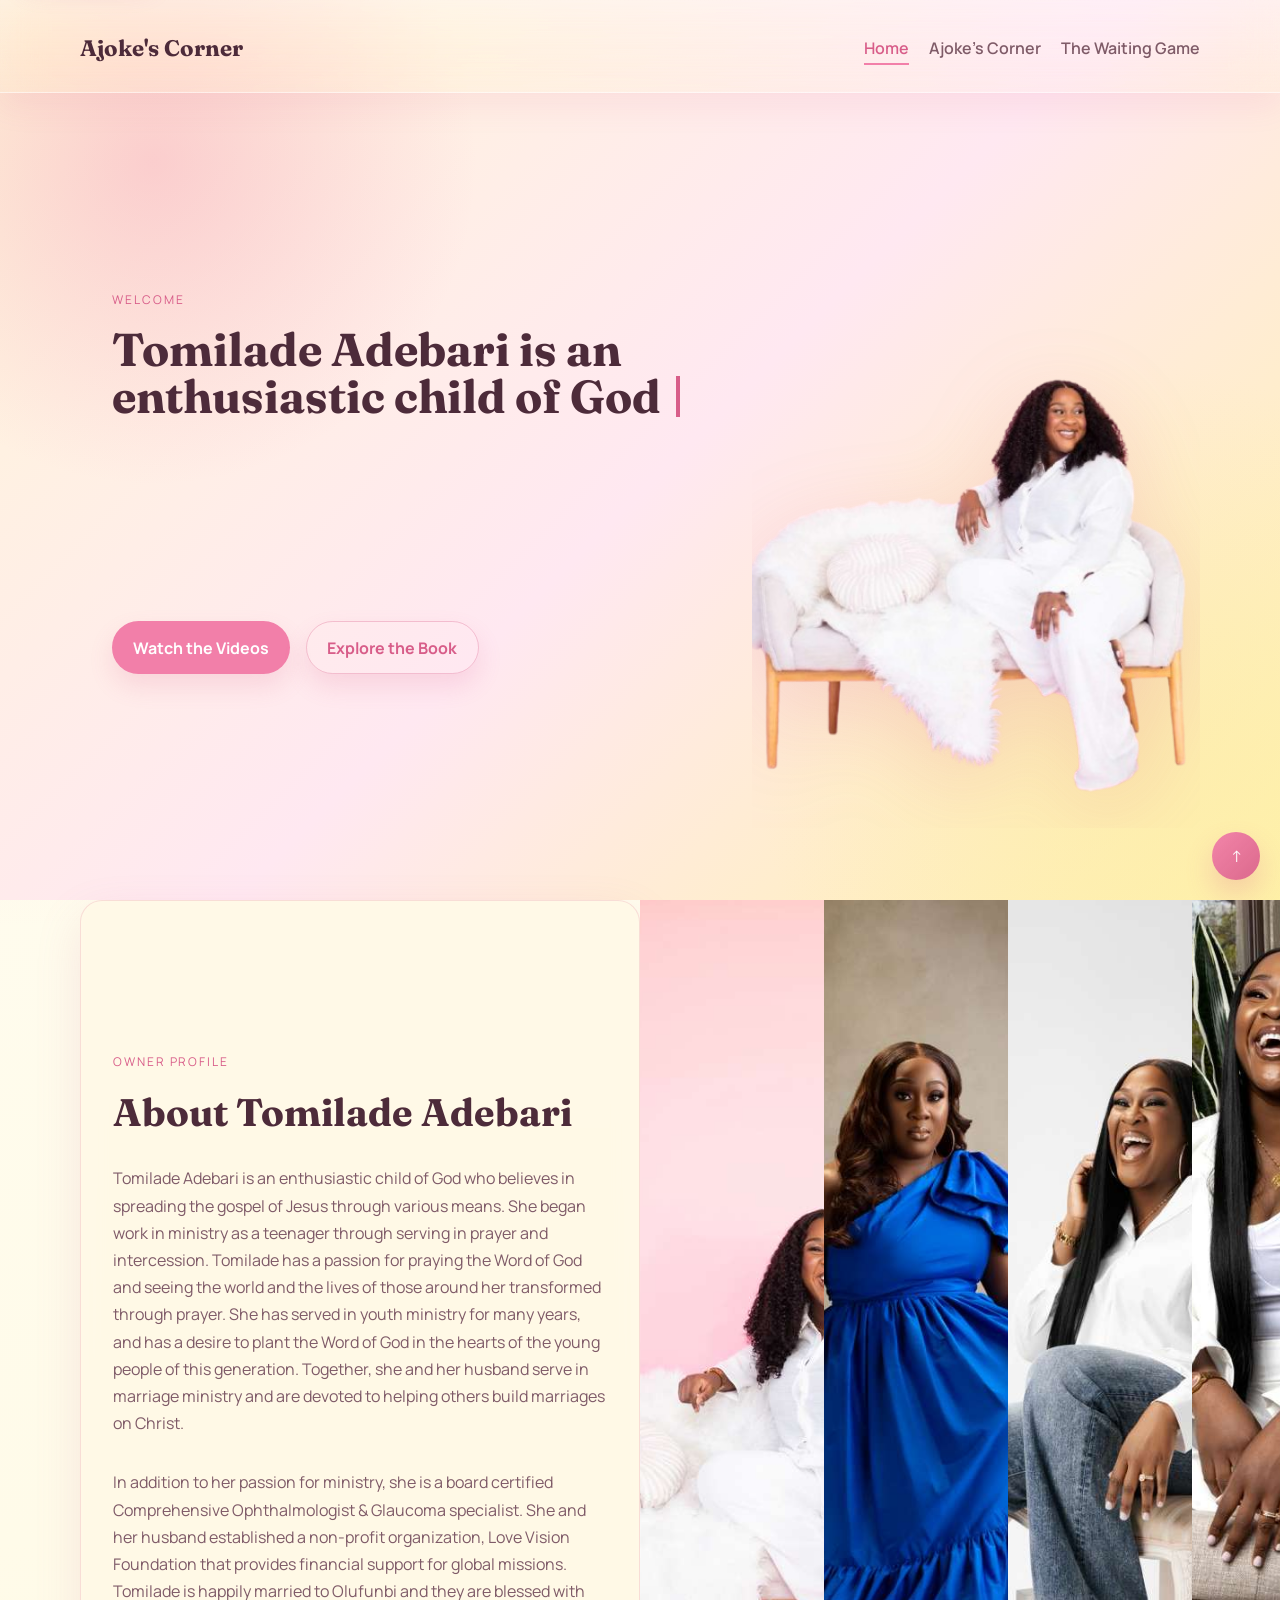
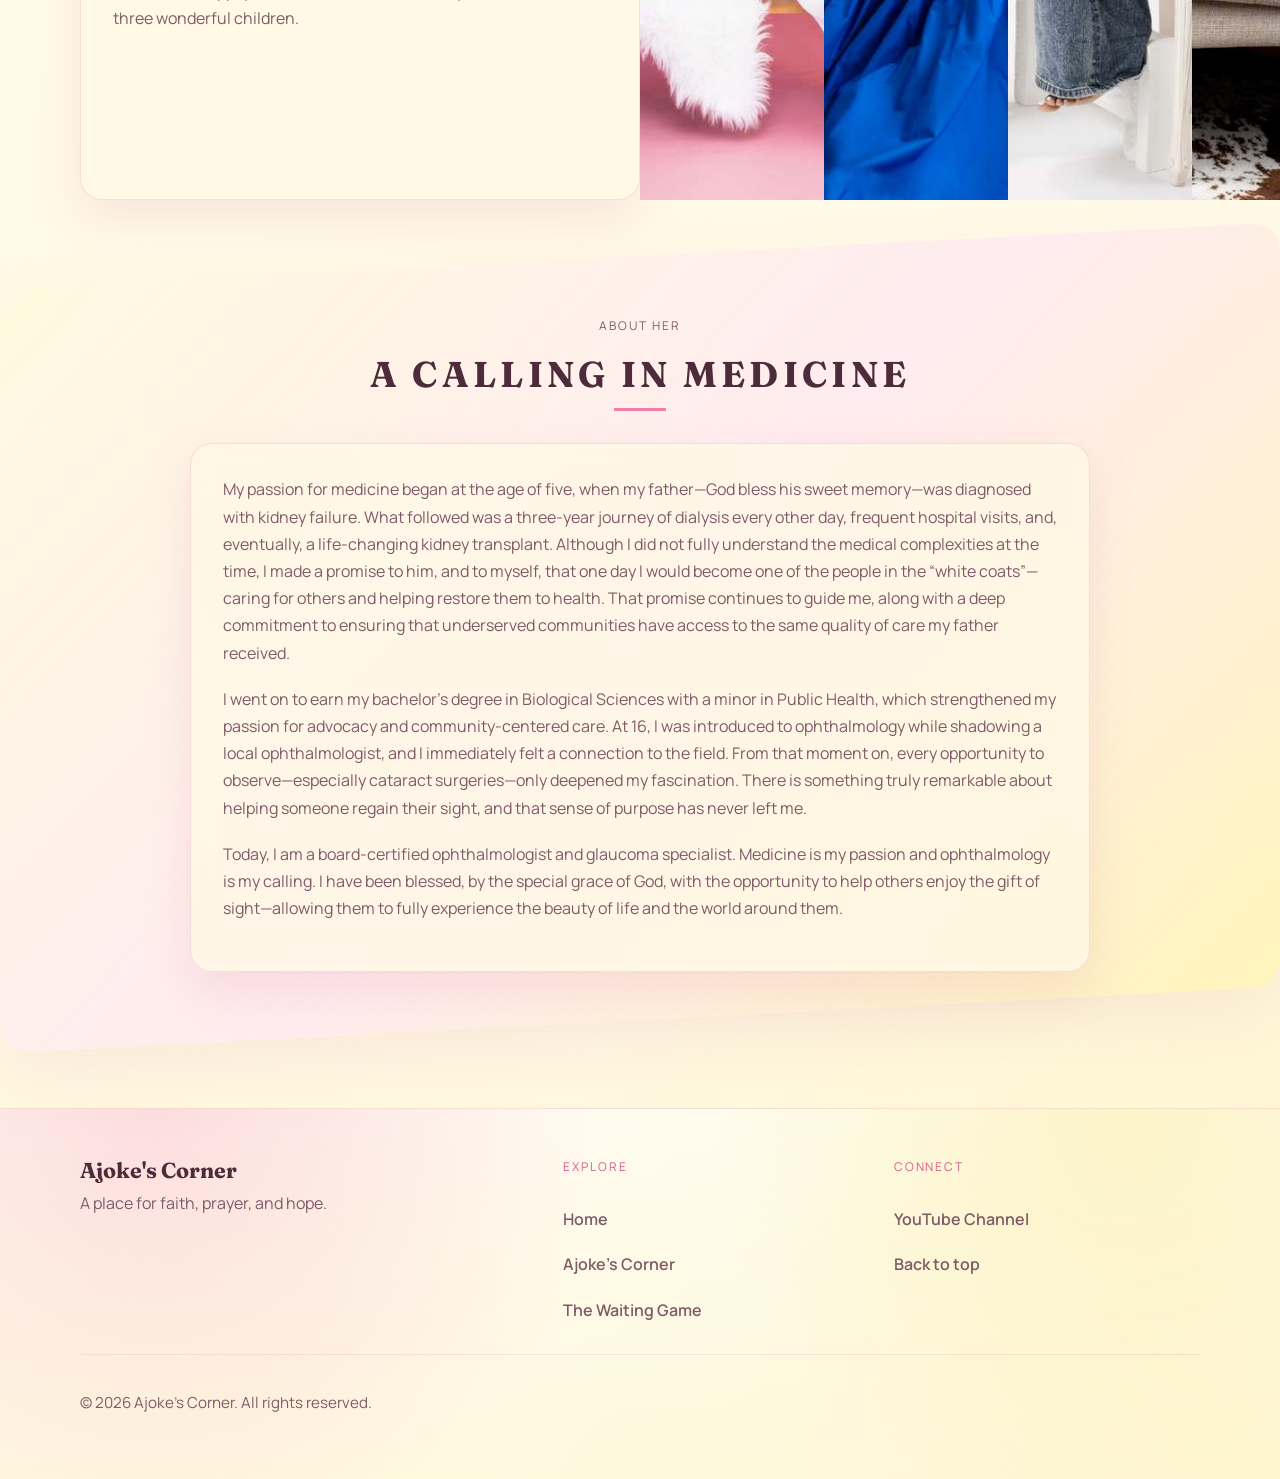
==== commit 5fec511c: "update" ====
--- a/index.html
+++ b/index.html
@@ -92,7 +92,7 @@
     <div class="site-shell home-main-shell">
       <main id="main-content">
         <section class="content-grid home-content-full">
-          <article class="info-panel">
+          <article class="info-panel reveal">
             <p class="eyebrow">Owner Profile</p>
             <h2>About Tomilade Adebari</h2>
             <p>
@@ -118,7 +118,7 @@
           </article>
 
           <aside
-            class="section-two-image-panel"
+            class="section-two-image-panel reveal"
             aria-label="Photo gallery of Tomilade Adebari"
           >
             <div class="section-two-image-gallery">
@@ -197,12 +197,12 @@
         </section>
 
         <section class="story-section blueprint-section section-bg" id="about-story">
-          <div class="section-heading section-title">
+          <div class="section-heading section-title reveal">
             <p class="eyebrow">About Her</p>
             <h2>A Calling in Medicine</h2>
           </div>
 
-          <article class="story-card">
+          <article class="story-card reveal">
             <p>
               My passion for medicine began at the age of five, when my father&mdash;God bless
               his sweet memory&mdash;was diagnosed with kidney failure. What followed was a
@@ -365,6 +365,25 @@
         { passive: true },
       );
 
+      // Scroll-reveal
+      const reveals = [...document.querySelectorAll(".reveal")];
+      if (!prefersReducedMotion && "IntersectionObserver" in window) {
+        const io = new IntersectionObserver(
+          (entries) => {
+            for (const entry of entries) {
+              if (entry.isIntersecting) {
+                entry.target.classList.add("is-visible");
+                io.unobserve(entry.target);
+              }
+            }
+          },
+          { threshold: 0.12 },
+        );
+        reveals.forEach((el) => io.observe(el));
+      } else {
+        reveals.forEach((el) => el.classList.add("is-visible"));
+      }
+
       const galleryItems = galleryTriggers.map((trigger) => {
         const image = trigger.querySelector(".section-two-image");
         return {
--- a/styles.css
+++ b/styles.css
@@ -753,6 +753,7 @@
   place-items: center;
   margin-bottom: 1rem;
   border-radius: 20px;
+  overflow: hidden;
   background: linear-gradient(
     135deg,
     rgba(242, 127, 169, 0.2),
@@ -761,6 +762,13 @@
   font-family: "Fraunces", serif;
   font-size: 1.4rem;
   color: var(--accent-dark);
+}
+
+.video-thumb img {
+  width: 100%;
+  height: 100%;
+  object-fit: cover;
+  display: block;
 }
 
 .video-card a {
